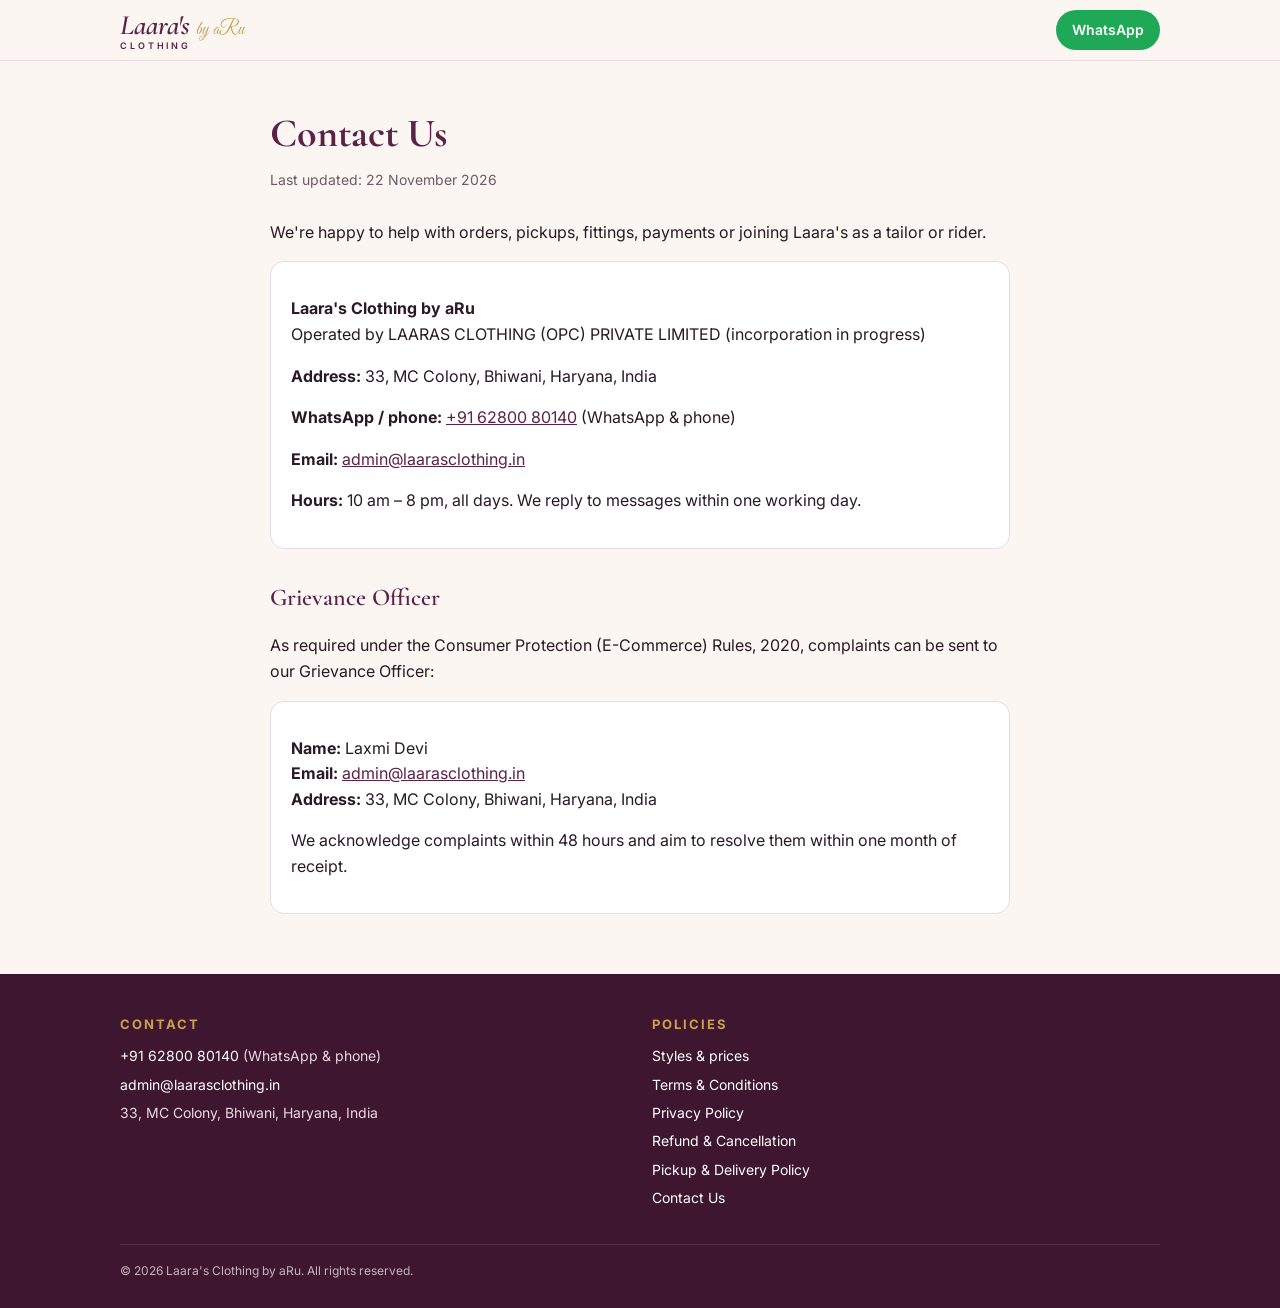
==== site/contact.html @ 68b62dad "Laara's Studio website: home, styles & prices with cart, policies; Google Sheet order capture Co-Aut" ====
<!DOCTYPE html><html lang="en"><head><meta charset="utf-8">
<meta name="viewport" content="width=device-width,initial-scale=1">
<title>Contact Us — Laara's Clothing by aRu</title><meta name="theme-color" content="#5B2245">
<link rel="icon" href="favicon.svg" type="image/svg+xml">
<link href="https://fonts.googleapis.com/css2?family=Cormorant+Garamond:ital,wght@0,600;1,600&family=Great+Vibes&family=Inter:wght@400;600;700&display=swap" rel="stylesheet">
<link rel="stylesheet" href="style.css"></head><body>
<header class="top"><div class="wrap">
<a class="brand" href="/"><span class="brand-row"><span class="name">Laara's</span><span class="by">by aRu</span></span><span class="sub">CLOTHING</span></a>
<a class="btn btn-wa" style="padding:9px 16px;font-size:14px" href="https://wa.me/916280080140">WhatsApp</a>
</div></header>
<main class="policy"><div class="wrap"><h1>Contact Us</h1><div class="updated">Last updated: 22 November 2026</div>

<p>We're happy to help with orders, pickups, fittings, payments or joining Laara's as a tailor or rider.</p>
<div class="box">
<p><b>Laara's Clothing by aRu</b><br>Operated by LAARAS CLOTHING (OPC) PRIVATE LIMITED (incorporation in progress)</p>
<p><b>Address:</b> 33, MC Colony, Bhiwani, Haryana, India</p>
<p><b>WhatsApp / phone:</b> <a href="https://wa.me/916280080140">+91 62800 80140</a> (WhatsApp &amp; phone)</p>
<p><b>Email:</b> <a href="mailto:admin@laarasclothing.in">admin@laarasclothing.in</a></p>
<p><b>Hours:</b> 10 am – 8 pm, all days. We reply to messages within one working day.</p>
</div>
<h2>Grievance Officer</h2>
<p>As required under the Consumer Protection (E-Commerce) Rules, 2020, complaints can be sent to our Grievance Officer:</p>
<div class="box"><p><b>Name:</b> Laxmi Devi<br><b>Email:</b> <a href="mailto:admin@laarasclothing.in">admin@laarasclothing.in</a><br><b>Address:</b> 33, MC Colony, Bhiwani, Haryana, India</p>
<p>We acknowledge complaints within 48 hours and aim to resolve them within one month of receipt.</p></div>

</div></main>
<footer><div class="wrap"><div class="cols">
<div><h4>Contact</h4><ul><li><a href="https://wa.me/916280080140">+91 62800 80140</a> (WhatsApp &amp; phone)</li><li><a href="mailto:admin@laarasclothing.in">admin@laarasclothing.in</a></li><li>33, MC Colony, Bhiwani, Haryana, India</li></ul></div>
<div><h4>Policies</h4><ul><li><a href="shop.html">Styles &amp; prices</a></li><li><a href="terms.html">Terms &amp; Conditions</a></li><li><a href="privacy.html">Privacy Policy</a></li><li><a href="refund.html">Refund &amp; Cancellation</a></li><li><a href="shipping.html">Pickup &amp; Delivery Policy</a></li><li><a href="contact.html">Contact Us</a></li></ul></div>
</div><div class="legal">© 2026 Laara's Clothing by aRu. All rights reserved.</div></div></footer>
</body></html>
---- site/style.css ----
:root{
  --plum:#5B2245; --plum-dark:#3E1630; --rose:#D98BA0; --rose-soft:#F6E3E8;
  --gold:#C9A24A; --cream:#FBF6F1; --ink:#2B1A24; --muted:#6E5A66; --line:#EADCE2;
  --serif:'Cormorant Garamond',Georgia,serif; --sans:'Inter','Noto Sans Devanagari',system-ui,sans-serif;
  --script:'Great Vibes',cursive;
}
*{box-sizing:border-box}
html{scroll-behavior:smooth}
body{margin:0;font-family:var(--sans);color:var(--ink);background:var(--cream);line-height:1.6;font-size:16px}
a{color:var(--plum)}
img{max-width:100%}
.wrap{max-width:1080px;margin:0 auto;padding:0 20px}

/* header */
header.top{position:sticky;top:0;z-index:10;background:rgba(251,246,241,.94);backdrop-filter:blur(6px);border-bottom:1px solid var(--line)}
.top .wrap{display:flex;align-items:center;justify-content:space-between;gap:12px;padding-top:10px;padding-bottom:10px}
.brand{text-decoration:none;color:var(--plum);display:flex;flex-direction:column;line-height:1}
.brand .name{font-family:var(--serif);font-style:italic;font-weight:600;font-size:28px}
.brand .sub{font-size:9px;letter-spacing:.32em;font-weight:600;margin-top:2px}
.brand .by{font-family:var(--script);color:var(--gold);font-size:18px;margin-left:6px}
.brand-row{display:flex;align-items:baseline}
nav.links{display:flex;gap:18px;font-size:14px}
nav.links a{text-decoration:none;color:var(--ink)}
nav.links a:hover{color:var(--plum)}
.lang{border:1px solid var(--plum);background:none;color:var(--plum);border-radius:20px;padding:5px 12px;font:600 13px var(--sans);cursor:pointer}
@media(max-width:760px){nav.links{display:none}}

/* buttons */
.btn{display:inline-flex;align-items:center;gap:8px;padding:13px 22px;border-radius:30px;font-weight:600;text-decoration:none;font-size:15px;border:0;cursor:pointer}
.btn-wa{background:#1FA855;color:#fff}
.btn-plum{background:var(--plum);color:#fff}
.btn-ghost{border:1.5px solid var(--plum);color:var(--plum);background:transparent}
.btn svg{width:18px;height:18px}

/* hero */
.hero{background:linear-gradient(160deg,var(--plum) 0%,var(--plum-dark) 100%);color:#fff;padding:56px 0 64px;position:relative;overflow:hidden}
.hero:after{content:"";position:absolute;right:-120px;top:-80px;width:380px;height:380px;border-radius:50%;border:2px dashed rgba(201,162,74,.35)}
.hero .eyebrow{color:var(--gold);letter-spacing:.2em;font-size:12px;font-weight:600;text-transform:uppercase}
.hero h1{font-family:var(--serif);font-weight:600;font-size:clamp(34px,6vw,56px);line-height:1.1;margin:12px 0 16px}
.hero h1 em{color:var(--rose)}
.hero p.lead{font-size:18px;max-width:560px;opacity:.92}
.hero .ctas{display:flex;flex-wrap:wrap;gap:12px;margin-top:26px}
.hero .btn-ghost{border-color:#fff;color:#fff}
.offer{margin-top:30px;display:inline-block;background:rgba(255,255,255,.08);border:1px solid rgba(201,162,74,.6);border-radius:14px;padding:14px 18px;font-size:15px}
.offer b{color:var(--gold)}

/* sections */
section{padding:60px 0}
section.alt{background:#fff}
h2{font-family:var(--serif);font-size:clamp(28px,4.5vw,40px);color:var(--plum);margin:0 0 8px;font-weight:600}
.sec-lead{color:var(--muted);margin:0 0 30px;max-width:640px}
.grid{display:grid;gap:18px}
.g4{grid-template-columns:repeat(auto-fit,minmax(220px,1fr))}
.g3{grid-template-columns:repeat(auto-fit,minmax(260px,1fr))}
.card{background:#fff;border:1px solid var(--line);border-radius:16px;padding:22px}
section.alt .card{background:var(--cream)}
.step-n{width:36px;height:36px;border-radius:50%;background:var(--rose-soft);color:var(--plum);display:grid;place-items:center;font-weight:700;margin-bottom:10px}
.card h3{margin:0 0 6px;font-size:18px;color:var(--plum-dark)}
.card p{margin:0;color:var(--muted);font-size:15px}

/* prices */
table.prices{width:100%;border-collapse:collapse;background:#fff;border-radius:16px;overflow:hidden;border:1px solid var(--line)}
.prices td{padding:14px 18px;border-bottom:1px solid var(--line)}
.prices tr:last-child td{border-bottom:0}
.prices td:last-child{text-align:right;font-weight:700;color:var(--plum);white-space:nowrap}
.note{font-size:13px;color:var(--muted);margin-top:12px}

/* join */
.join .card{display:flex;flex-direction:column;gap:12px}
.join .card .btn{align-self:flex-start;margin-top:auto}

/* studio */
.studio{display:grid;grid-template-columns:1.2fr 1fr;gap:28px;align-items:center}
@media(max-width:760px){.studio{grid-template-columns:1fr}}
.seal{aspect-ratio:1;max-width:260px;margin:auto;border-radius:50%;background:var(--plum);display:grid;place-items:center;color:#fff;text-align:center;border:6px solid var(--gold);box-shadow:0 0 0 6px var(--plum)}
.seal .name{font-family:var(--serif);font-style:italic;font-size:44px;line-height:1}
.seal .city{letter-spacing:.3em;font-size:12px;color:var(--gold);margin-top:8px}

/* footer */
footer{background:var(--plum-dark);color:#E9D9E2;padding:40px 0 28px;font-size:14px}
footer a{color:#fff;text-decoration:none}
footer .cols{display:grid;grid-template-columns:repeat(auto-fit,minmax(200px,1fr));gap:24px}
footer h4{color:var(--gold);margin:0 0 10px;font-size:13px;letter-spacing:.15em;text-transform:uppercase}
footer ul{list-style:none;padding:0;margin:0}
footer li{margin:6px 0}
footer .legal{border-top:1px solid rgba(255,255,255,.15);margin-top:28px;padding-top:16px;font-size:12px;opacity:.8}

/* floating whatsapp */
.wa-float{position:fixed;right:16px;bottom:16px;width:56px;height:56px;border-radius:50%;background:#1FA855;display:grid;place-items:center;box-shadow:0 6px 18px rgba(0,0,0,.25);z-index:20}
.wa-float svg{width:30px;height:30px;fill:#fff}

/* policy pages */
.policy{padding:40px 0 60px}
.policy .wrap{max-width:780px}
.policy h1{font-family:var(--serif);color:var(--plum);font-size:40px;margin:0 0 4px}
.policy .updated{color:var(--muted);font-size:14px;margin-bottom:28px}
.policy h2{font-size:24px;margin-top:30px}
.policy li{margin:6px 0}
.policy .box{background:#fff;border:1px solid var(--line);border-radius:14px;padding:18px 20px}

/* language */
[data-l="hi"]{display:none}
body.hi [data-l="en"]{display:none}
body.hi [data-l="hi"]{display:revert}
body.hi .eyebrow,body.hi .seal .city{letter-spacing:0}
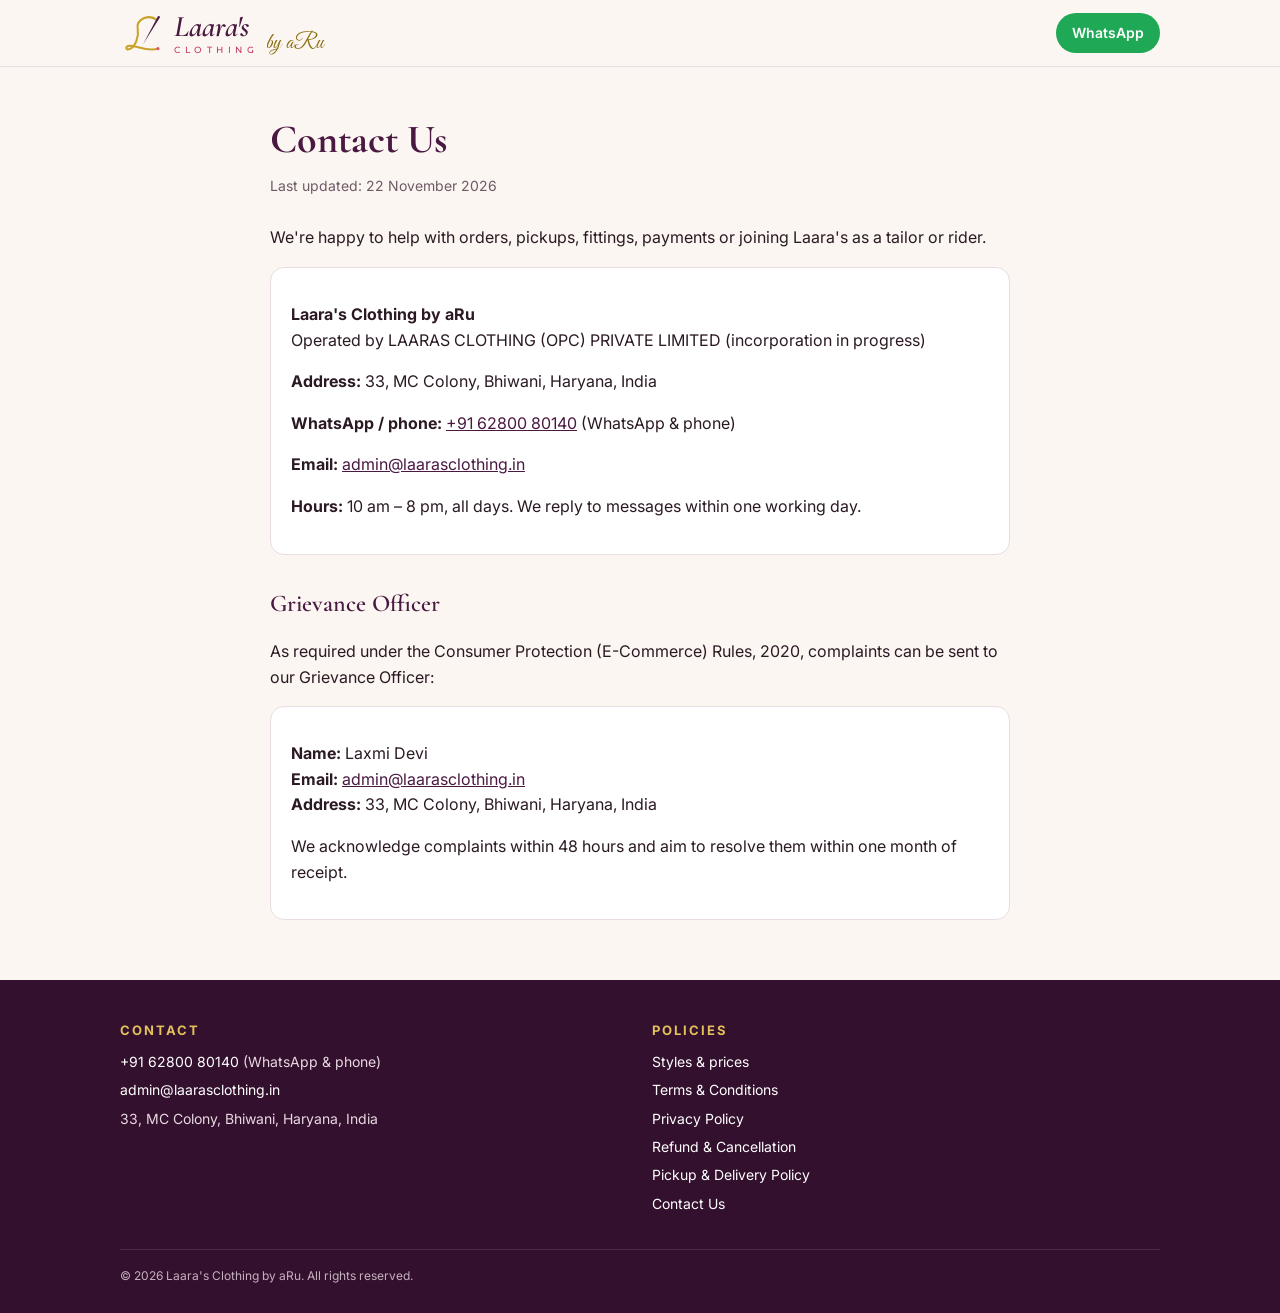
==== commit b1e00b7c: "Add real logo, Studio seal cover and brand colours across the site Co-Authored-By: Claude Opus 5.5 <" ====
--- a/site/contact.html
+++ b/site/contact.html
@@ -2,10 +2,10 @@
 <meta name="viewport" content="width=device-width,initial-scale=1">
 <title>Contact Us — Laara's Clothing by aRu</title><meta name="theme-color" content="#5B2245">
 <link rel="icon" href="favicon.svg" type="image/svg+xml">
-<link href="https://fonts.googleapis.com/css2?family=Cormorant+Garamond:ital,wght@0,600;1,600&family=Great+Vibes&family=Inter:wght@400;600;700&display=swap" rel="stylesheet">
+<link href="https://fonts.googleapis.com/css2?family=Cormorant+Garamond:ital,wght@0,600;1,600&family=Great+Vibes&family=Inter:wght@400;600;700&family=Montserrat:wght@500;600&family=Noto+Sans+Devanagari:wght@400;600&display=swap" rel="stylesheet">
 <link rel="stylesheet" href="style.css"></head><body>
 <header class="top"><div class="wrap">
-<a class="brand" href="/"><span class="brand-row"><span class="name">Laara's</span><span class="by">by aRu</span></span><span class="sub">CLOTHING</span></a>
+<a class="brand" href="/" aria-label="Laara's Clothing by aRu home"><svg class="mark" viewBox="0 0 200 200" aria-hidden="true"><g transform="translate(-5 12)"><path d="M166 32 C132 4 74 26 82 70 C88 104 72 148 46 158 C30 164 27 146 44 144 C76 140 122 172 170 156" fill="none" stroke="#C9A227" stroke-width="9" stroke-linecap="round"/><polygon points="170,15 178,21 106,136" fill="#4A1942"/><circle cx="174" cy="18" r="4.4" fill="#4A1942"/><circle cx="170" cy="156" r="7" fill="#E0567A"/></g></svg><span class="words"><span class="name">Laara's</span><span class="sub">CLOTHING</span></span><span class="by">by aRu</span></a>
 <a class="btn btn-wa" style="padding:9px 16px;font-size:14px" href="https://wa.me/916280080140">WhatsApp</a>
 </div></header>
 <main class="policy"><div class="wrap"><h1>Contact Us</h1><div class="updated">Last updated: 22 November 2026</div>
--- a/site/style.css
+++ b/site/style.css
@@ -1,6 +1,6 @@
 :root{
-  --plum:#5B2245; --plum-dark:#3E1630; --rose:#D98BA0; --rose-soft:#F6E3E8;
-  --gold:#C9A24A; --cream:#FBF6F1; --ink:#2B1A24; --muted:#6E5A66; --line:#EADCE2;
+  --plum:#4A1942; --plum-dark:#33102D; --rose:#F4A6B8; --rose-soft:#F8EDF1;
+  --gold:#E2C15A; --gold-deep:#8A6D0E; --accent:#E0567A; --cream:#FBF6F1; --ink:#2B1A24; --muted:#6E5A66; --line:#EADCE2;
   --serif:'Cormorant Garamond',Georgia,serif; --sans:'Inter','Noto Sans Devanagari',system-ui,sans-serif;
   --script:'Great Vibes',cursive;
 }
@@ -14,11 +14,19 @@
 /* header */
 header.top{position:sticky;top:0;z-index:10;background:rgba(251,246,241,.94);backdrop-filter:blur(6px);border-bottom:1px solid var(--line)}
 .top .wrap{display:flex;align-items:center;justify-content:space-between;gap:12px;padding-top:10px;padding-bottom:10px}
-.brand{text-decoration:none;color:var(--plum);display:flex;flex-direction:column;line-height:1}
-.brand .name{font-family:var(--serif);font-style:italic;font-weight:600;font-size:28px}
-.brand .sub{font-size:9px;letter-spacing:.32em;font-weight:600;margin-top:2px}
-.brand .by{font-family:var(--script);color:var(--gold);font-size:18px;margin-left:6px}
-.brand-row{display:flex;align-items:baseline}
+.brand{text-decoration:none;color:var(--plum);display:flex;align-items:center;gap:8px;line-height:1}
+.brand .mark{width:46px;height:46px;flex:none}
+.brand .words{display:flex;flex-direction:column}
+.brand .name{font-family:var(--serif);font-style:italic;font-weight:600;font-size:30px;color:var(--plum)}
+.brand .sub{font-family:'Montserrat',var(--sans);font-size:9px;letter-spacing:.5em;font-weight:500;color:#C2375E;margin-top:3px}
+.brand .by{font-family:var(--script);color:var(--gold-deep);font-size:21px;align-self:flex-end;margin-bottom:2px}
+.brand-foot .name{color:#fff}.brand-foot .sub{color:var(--rose)}.brand-foot .by{color:var(--gold)}
+.hero-grid{display:grid;grid-template-columns:minmax(0,1.4fr) minmax(0,1fr);gap:32px;align-items:center}
+.hero-seal{display:flex;justify-content:center}
+.hero-seal .seal-svg{width:min(100%,340px);height:auto;filter:drop-shadow(0 12px 30px rgba(0,0,0,.35))}
+.studio-seal{display:flex;justify-content:center}
+.studio-seal .seal-svg{width:min(100%,280px);height:auto}
+@media(max-width:760px){.hero-grid{grid-template-columns:1fr}.hero-seal{order:-1}.hero-seal .seal-svg{width:180px}}
 nav.links{display:flex;gap:18px;font-size:14px}
 nav.links a{text-decoration:none;color:var(--ink)}
 nav.links a:hover{color:var(--plum)}
@@ -38,6 +46,7 @@
 .hero .eyebrow{color:var(--gold);letter-spacing:.2em;font-size:12px;font-weight:600;text-transform:uppercase}
 .hero h1{font-family:var(--serif);font-weight:600;font-size:clamp(34px,6vw,56px);line-height:1.1;margin:12px 0 16px}
 .hero h1 em{color:var(--rose)}
+.hero{border-bottom:8px solid var(--gold)}
 .hero p.lead{font-size:18px;max-width:560px;opacity:.92}
 .hero .ctas{display:flex;flex-wrap:wrap;gap:12px;margin-top:26px}
 .hero .btn-ghost{border-color:#fff;color:#fff}
